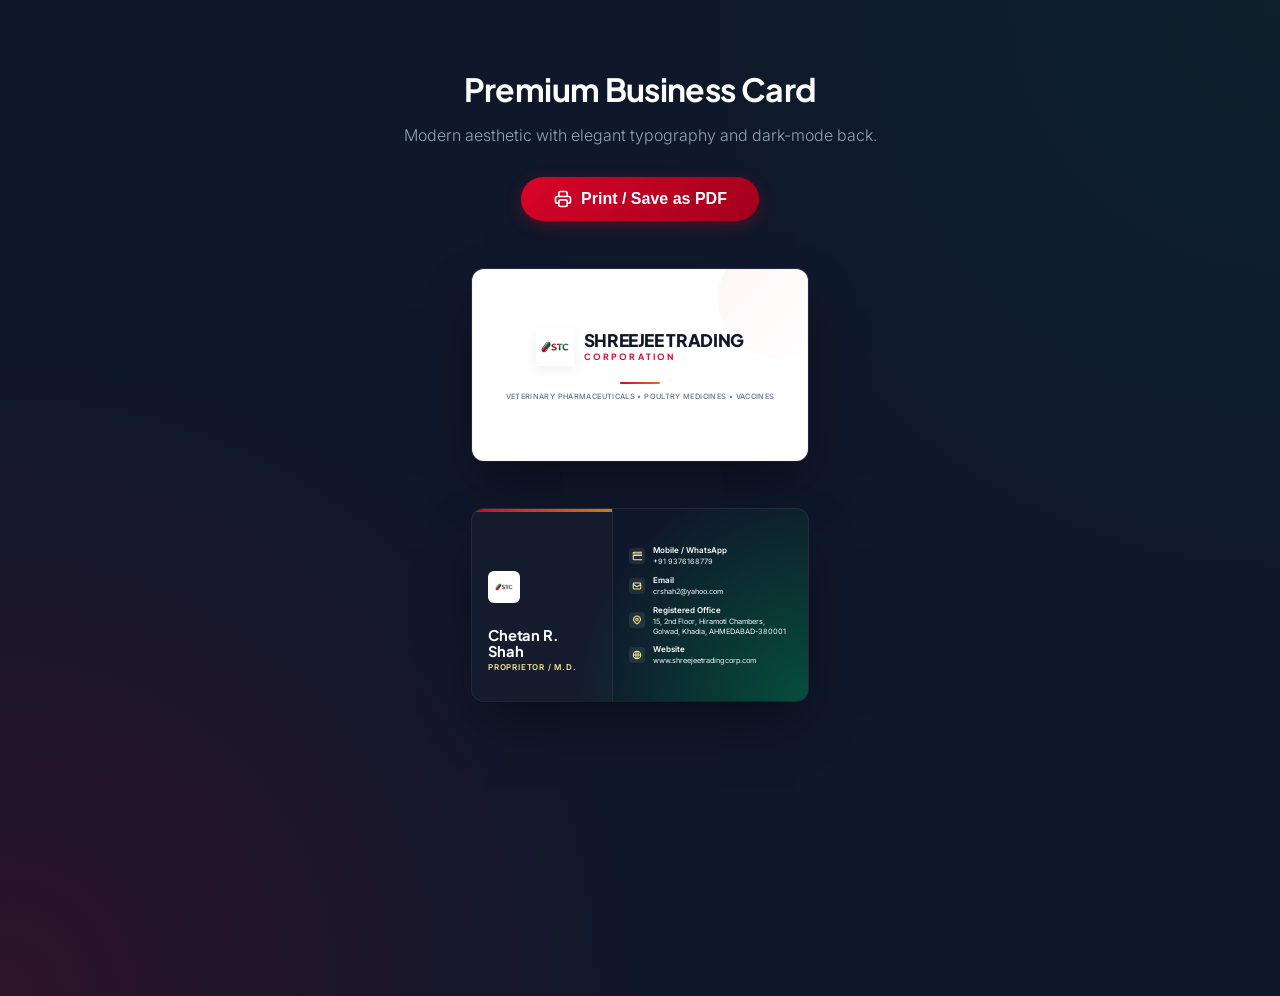
==== business-card.html @ bc30c3e0 "Remove gloves from website and add new logo for business card" ====
<!DOCTYPE html>
<html lang="en">
<head>
  <meta charset="UTF-8">
  <meta name="viewport" content="width=device-width, initial-scale=1.0">
  <title>Premium Business Card | Shreejee Trading Corporation</title>
  <link rel="preconnect" href="https://fonts.googleapis.com">
  <link rel="preconnect" href="https://fonts.gstatic.com" crossorigin>
  <link href="https://fonts.googleapis.com/css2?family=Inter:wght@300;400;500;600&family=Plus+Jakarta+Sans:wght@500;600;700;800&display=swap" rel="stylesheet">
  <style>
    :root {
      --stc-red: #d90429;
      --stc-red-dark: #a0001c;
      --primary-900: #0f172a;
      --primary-800: #1e293b;
      --primary-700: #064e3b;
      --gold: #D97706;
      --gold-light: #FDE68A;
      --slate-500: #64748b;
      --slate-400: #94a3b8;
      --slate-100: #f1f5f9;
      --slate-50: #f8fafc;
      
      --card-width: 3.5in;
      --card-height: 2in;
    }

    body {
      font-family: 'Inter', sans-serif;
      background-color: #0f172a;
      background-image: radial-gradient(circle at top right, rgba(6, 78, 59, 0.2), transparent 40%),
                        radial-gradient(circle at bottom left, rgba(217, 4, 41, 0.15), transparent 40%);
      display: flex;
      flex-direction: column;
      align-items: center;
      padding: 3rem 1rem;
      min-height: 100vh;
      margin: 0;
      color: white;
    }

    .controls {
      margin-bottom: 3rem;
      text-align: center;
      z-index: 10;
    }
    
    .controls h1 {
      font-family: 'Plus Jakarta Sans', sans-serif;
      color: white;
      margin-bottom: 0.5rem;
      font-weight: 700;
      letter-spacing: -0.02em;
    }
    
    .controls p {
      color: var(--slate-400);
      margin-bottom: 2rem;
      font-weight: 300;
    }

    .print-btn {
      background: linear-gradient(135deg, var(--stc-red), var(--stc-red-dark));
      color: white;
      border: none;
      padding: 0.75rem 2rem;
      border-radius: 99px;
      font-weight: 600;
      font-size: 1rem;
      cursor: pointer;
      display: inline-flex;
      align-items: center;
      gap: 0.5rem;
      transition: all 0.3s ease;
      box-shadow: 0 4px 15px rgba(217, 4, 41, 0.3);
    }

    .print-btn:hover {
      transform: translateY(-2px);
      box-shadow: 0 8px 25px rgba(217, 4, 41, 0.4);
    }

    /* Card Container */
    .card-container {
      display: flex;
      flex-direction: column;
      gap: 3rem;
      perspective: 1000px;
    }

    .card {
      width: var(--card-width);
      height: var(--card-height);
      position: relative;
      overflow: hidden;
      box-sizing: border-box;
      border-radius: 12px;
      box-shadow: 0 25px 50px -12px rgba(0, 0, 0, 0.5), 0 0 0 1px rgba(255,255,255,0.1);
      transition: transform 0.5s cubic-bezier(0.4, 0, 0.2, 1);
    }
    
    .card:hover {
      transform: translateY(-5px) rotateX(2deg) rotateY(-2deg);
    }

    /* FRONT OF CARD */
    .card-front {
      background: #ffffff;
      display: flex;
      flex-direction: column;
      justify-content: center;
      align-items: center;
      padding: 0;
      text-align: center;
    }

    /* Elegant border accent */
    .card-front::after {
      content: '';
      position: absolute;
      top: 0; left: 0; right: 0; bottom: 0;
      border: 1px solid rgba(0,0,0,0.04);
      border-radius: 12px;
      pointer-events: none;
    }

    .front-accent-shape {
      position: absolute;
      top: -30px;
      right: -30px;
      width: 120px;
      height: 120px;
      border-radius: 50%;
      background: linear-gradient(135deg, rgba(217,4,41,0.04), transparent);
      z-index: 0;
    }

    .front-content {
      position: relative;
      z-index: 1;
      display: flex;
      flex-direction: column;
      align-items: center;
      width: 100%;
      padding: 0 1.5rem;
    }

    .logo-container {
      display: flex;
      align-items: center;
      gap: 0.6rem;
      margin-bottom: 0.5rem;
    }

    .logo-img {
      width: 38px;
      height: 38px;
      object-fit: contain;
      filter: drop-shadow(0 4px 6px rgba(0,0,0,0.06));
    }

    .company-name {
      font-family: 'Plus Jakarta Sans', sans-serif;
      text-align: left;
    }

    .company-title-main {
      display: block;
      font-size: 13pt;
      font-weight: 800;
      color: var(--primary-900);
      line-height: 1;
      letter-spacing: -0.02em;
    }
    
    .company-title-sub {
      display: block;
      font-size: 6.5pt;
      font-weight: 700;
      color: var(--stc-red);
      text-transform: uppercase;
      letter-spacing: 0.25em;
      margin-top: 2px;
    }

    .front-divider {
      width: 40px;
      height: 2px;
      background: linear-gradient(90deg, var(--stc-red), var(--gold));
      margin: 0.5rem 0;
      border-radius: 2px;
    }

    .tagline {
      font-size: 5.5pt;
      color: var(--slate-500);
      font-weight: 500;
      line-height: 1.4;
      text-transform: uppercase;
      letter-spacing: 0.05em;
    }

    /* BACK OF CARD */
    .card-back {
      background: var(--primary-900);
      background-image: 
        radial-gradient(circle at 100% 100%, var(--primary-700) 0%, transparent 60%),
        linear-gradient(135deg, rgba(15, 23, 42, 0.95) 0%, rgba(15, 23, 42, 1) 100%);
      padding: 0;
      display: flex;
      color: white;
    }
    
    .back-left {
      width: 40%;
      height: 100%;
      padding: 1rem;
      display: flex;
      flex-direction: column;
      justify-content: center;
      align-items: flex-start;
      gap: 1.5rem;
      position: relative;
      background: rgba(255, 255, 255, 0.02);
      border-right: 1px solid rgba(255, 255, 255, 0.05);
    }
    
    .back-left::before {
      content: '';
      position: absolute;
      top: 0; left: 0; right: 0; height: 3px;
      background: linear-gradient(90deg, var(--stc-red), var(--gold));
    }

    .back-logo-wrap {
      background: white;
      padding: 4px;
      border-radius: 6px;
      display: inline-flex;
    }

    .back-logo {
      width: 24px;
      height: 24px;
      object-fit: contain;
    }

    .person-details {
      margin-top: 0;
    }

    .person-name {
      font-family: 'Plus Jakarta Sans', sans-serif;
      font-size: 11pt;
      font-weight: 700;
      margin: 0;
      line-height: 1.1;
      letter-spacing: -0.01em;
      color: white;
    }

    .person-title {
      font-size: 6pt;
      color: var(--gold-light);
      text-transform: uppercase;
      letter-spacing: 0.1em;
      margin-top: 3px;
      font-weight: 600;
    }
    
    .back-right {
      width: 60%;
      padding: 1rem;
      display: flex;
      flex-direction: column;
      justify-content: center;
      gap: 0.5rem; /* Adjusted gap to fit website */
      position: relative;
    }

    .contact-item {
      display: flex;
      align-items: center;
      gap: 0.5rem;
      position: relative;
      z-index: 2;
    }

    .contact-icon-wrap {
      width: 16px;
      height: 16px;
      border-radius: 4px;
      background: rgba(255,255,255,0.08);
      display: flex;
      align-items: center;
      justify-content: center;
      flex-shrink: 0;
    }

    .contact-icon {
      color: var(--gold-light);
    }

    .contact-text {
      font-size: 5.5pt;
      color: var(--slate-100);
      line-height: 1.3;
      font-weight: 400;
    }
    
    .contact-text strong {
      display: block;
      font-weight: 600;
      color: white;
      font-size: 6pt;
      margin-bottom: 2px;
    }

    /* Print Specific Styles */
    @media print {
      @page {
        size: letter;
        margin: 0.5in;
      }
      
      body {
        background: none;
        padding: 0;
        display: block;
      }

      .controls {
        display: none;
      }

      .card-container {
        display: block;
        perspective: none;
      }
      
      .card {
        box-shadow: none !important;
        border: 0.5px solid #e2e8f0;
        margin-bottom: 20px;
        width: var(--card-width) !important;
        height: var(--card-height) !important;
        border-radius: 0 !important;
        page-break-inside: avoid;
        transform: none !important;
        -webkit-print-color-adjust: exact;
        print-color-adjust: exact;
      }
    }
  </style>
</head>
<body>

  <div class="controls">
    <h1>Premium Business Card</h1>
    <p>Modern aesthetic with elegant typography and dark-mode back.</p>
    <button class="print-btn" onclick="window.print()">
      <svg width="20" height="20" fill="none" stroke="currentColor" viewBox="0 0 24 24">
        <path stroke-linecap="round" stroke-linejoin="round" stroke-width="2" d="M17 17h2a2 2 0 002-2v-4a2 2 0 00-2-2H5a2 2 0 00-2 2v4a2 2 0 002 2h2m2 4h6a2 2 0 002-2v-4a2 2 0 00-2-2H9a2 2 0 00-2 2v4a2 2 0 002 2zm8-12V5a2 2 0 00-2-2H9a2 2 0 00-2 2v4h10z"/>
      </svg>
      Print / Save as PDF
    </button>
  </div>

  <div class="card-container">
    <!-- Front of Card -->
    <div class="card card-front">
      <div class="front-accent-shape"></div>
      <div class="front-content">
        <div class="logo-container">
          <img src="assets/stc_left_pill_logo.jpg" alt="STC Logo" class="logo-img">
          <div class="company-name">
            <span class="company-title-main">SHREEJEE TRADING</span>
            <span class="company-title-sub">Corporation</span>
          </div>
        </div>
        <div class="front-divider"></div>
        <div class="tagline">
          Veterinary Pharmaceuticals &bull; Poultry Medicines &bull; Vaccines
        </div>
      </div>
    </div>

    <!-- Back of Card -->
    <div class="card card-back">
      
      <div class="back-left">
        <div class="back-logo-wrap">
          <img src="assets/stc_left_pill_logo.jpg" alt="STC" class="back-logo">
        </div>
        <div class="person-details">
          <h2 class="person-name">Chetan R. Shah</h2>
          <div class="person-title">Proprietor / M.D.</div>
        </div>
      </div>
      
      <div class="back-right">
        
        <div class="contact-item">
          <div class="contact-icon-wrap">
            <svg class="contact-icon" width="10" height="10" fill="none" stroke="currentColor" viewBox="0 0 24 24">
              <path stroke-linecap="round" stroke-linejoin="round" stroke-width="2.5" d="M3 5a2 2 0 012-2h32a2 2 0 012 2v2H3V5zm0 6h32v8a2 2 0 01-2 2H5a2 2 0 01-2-2v-8z"/>
            </svg>
          </div>
          <div class="contact-text">
            <strong>Mobile / WhatsApp</strong>
            +91 9376168779
          </div>
        </div>

        <div class="contact-item">
          <div class="contact-icon-wrap">
            <svg class="contact-icon" width="10" height="10" fill="none" stroke="currentColor" viewBox="0 0 24 24">
              <path stroke-linecap="round" stroke-linejoin="round" stroke-width="2.5" d="M3 8l7.89 5.26a2 2 0 002.22 0L21 8M5 19h14a2 2 0 002-2V7a2 2 0 00-2-2H5a2 2 0 00-2 2v10a2 2 0 002 2z"/>
            </svg>
          </div>
          <div class="contact-text">
            <strong>Email</strong>
            crshah2@yahoo.com
          </div>
        </div>

        <div class="contact-item">
          <div class="contact-icon-wrap">
            <svg class="contact-icon" width="10" height="10" fill="none" stroke="currentColor" viewBox="0 0 24 24">
              <path stroke-linecap="round" stroke-linejoin="round" stroke-width="2.5" d="M17.657 16.657L13.414 20.9a1.998 1.998 0 01-2.827 0l-4.244-4.243a8 8 0 1111.314 0z"/>
              <path stroke-linecap="round" stroke-linejoin="round" stroke-width="2.5" d="M15 11a3 3 0 11-6 0 3 3 0 016 0z"/>
            </svg>
          </div>
          <div class="contact-text">
            <strong>Registered Office</strong>
            15, 2nd Floor, Hiramoti Chambers,<br>Golwad, Khadia, AHMEDABAD-380001
          </div>
        </div>

        <div class="contact-item">
          <div class="contact-icon-wrap">
            <svg class="contact-icon" width="10" height="10" fill="none" stroke="currentColor" viewBox="0 0 24 24">
              <path stroke-linecap="round" stroke-linejoin="round" stroke-width="2.5" d="M21 12a9 9 0 01-9 9m9-9a9 9 0 00-9-9m9 9H3m9 9a9 9 0 01-9-9m9 9c1.657 0 3-4.03 3-9s-1.343-9-3-9m0 18c-1.657 0-3-4.03-3-9s1.343-9 3-9m-9 9a9 9 0 019-9"/>
            </svg>
          </div>
          <div class="contact-text">
            <strong>Website</strong>
            www.shreejeetradingcorp.com
          </div>
        </div>

      </div>
    </div>
  </div>

</body>
</html>
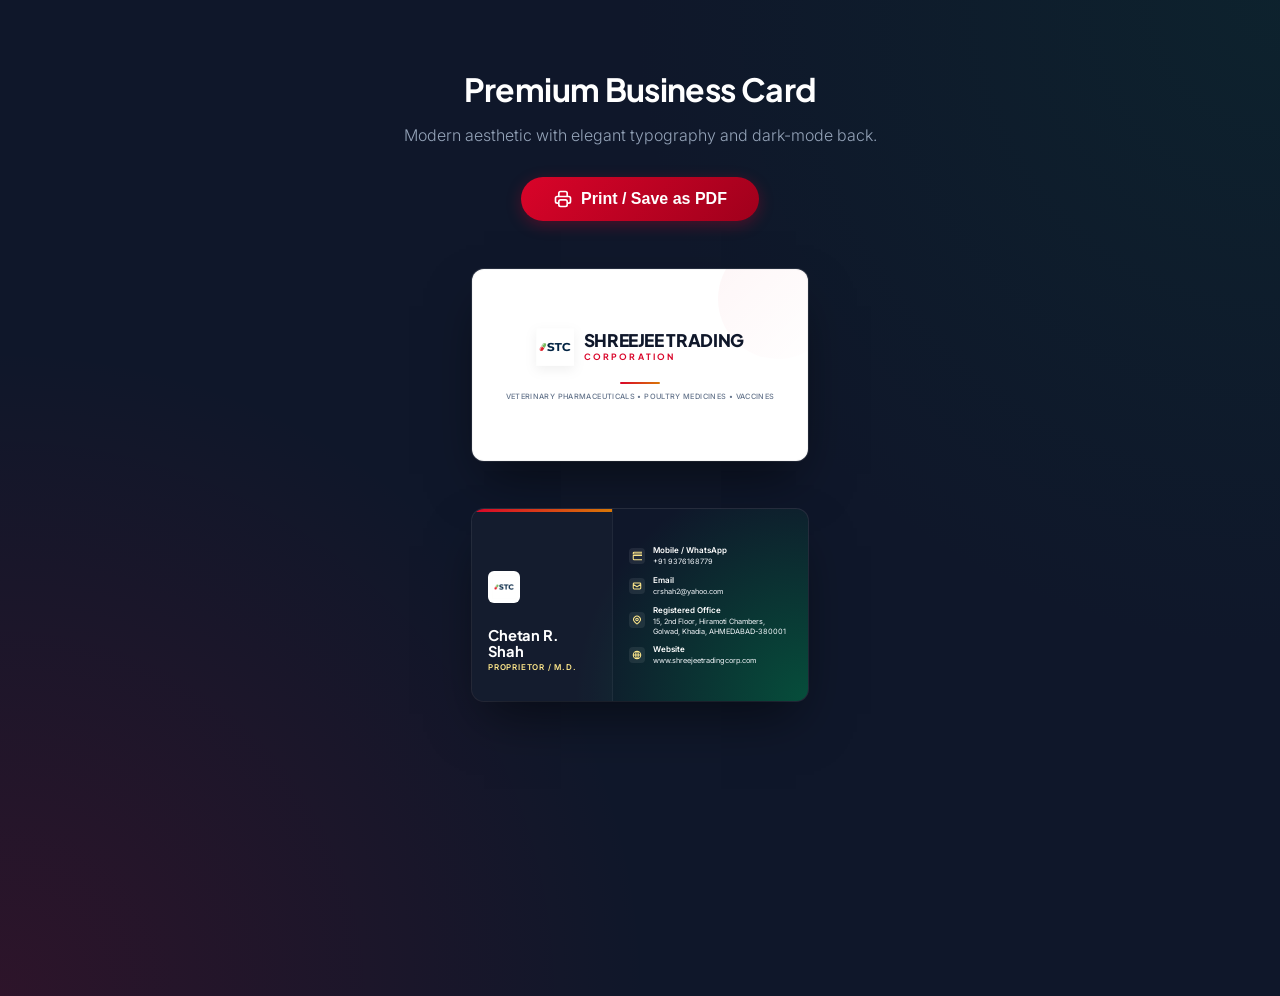
==== commit 6a0fb6fc: "Update B2B payments: remove PayTM, add PhonePe QR code and numbers-only UPI details" ====
--- a/business-card.html
+++ b/business-card.html
@@ -372,7 +372,7 @@
       <div class="front-accent-shape"></div>
       <div class="front-content">
         <div class="logo-container">
-          <img src="assets/stc_left_pill_logo.jpg" alt="STC Logo" class="logo-img">
+          <img src="assets/stc_one_color_logo.jpg" alt="STC Logo" class="logo-img">
           <div class="company-name">
             <span class="company-title-main">SHREEJEE TRADING</span>
             <span class="company-title-sub">Corporation</span>
@@ -390,7 +390,7 @@
       
       <div class="back-left">
         <div class="back-logo-wrap">
-          <img src="assets/stc_left_pill_logo.jpg" alt="STC" class="back-logo">
+          <img src="assets/stc_one_color_logo.jpg" alt="STC" class="back-logo">
         </div>
         <div class="person-details">
           <h2 class="person-name">Chetan R. Shah</h2>
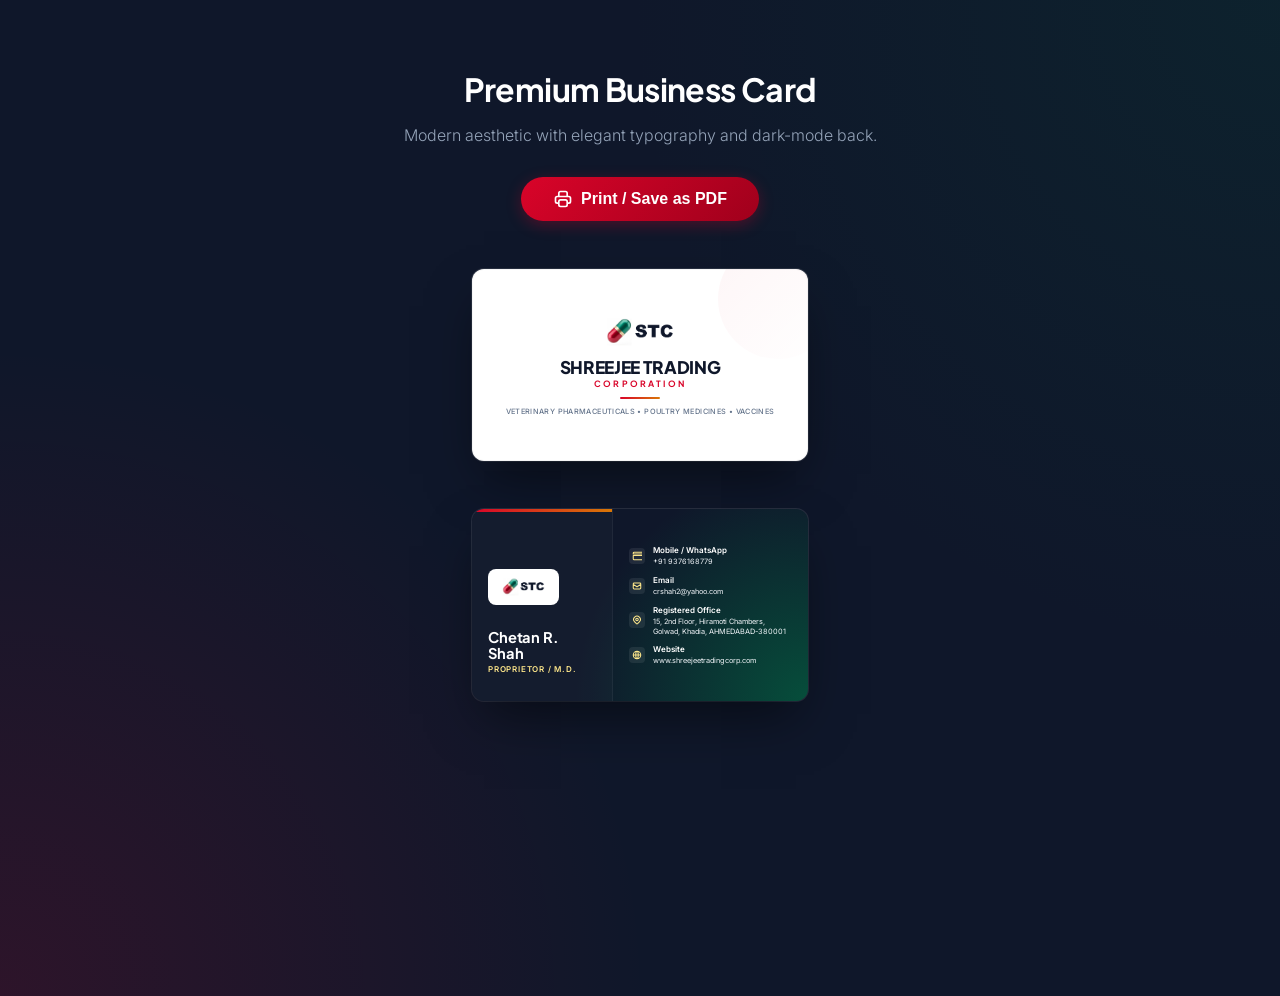
==== commit aca22a6f: "Update partner brands showcase image and branding assets" ====
--- a/business-card.html
+++ b/business-card.html
@@ -371,12 +371,12 @@
     <div class="card card-front">
       <div class="front-accent-shape"></div>
       <div class="front-content">
-        <div class="logo-container">
-          <img src="assets/stc_one_color_logo.jpg" alt="STC Logo" class="logo-img">
-          <div class="company-name">
-            <span class="company-title-main">SHREEJEE TRADING</span>
-            <span class="company-title-sub">Corporation</span>
-          </div>
+        <div class="logo-container" style="display: flex; align-items: center; justify-content: center; margin-bottom: 0.5rem;">
+          <img src="assets/stc_pill_stc_lockup.png" alt="STC Logo" style="height: 38px; width: auto; object-fit: contain;">
+        </div>
+        <div class="company-name" style="text-align: center;">
+          <span class="company-title-main">SHREEJEE TRADING</span>
+          <span class="company-title-sub">Corporation</span>
         </div>
         <div class="front-divider"></div>
         <div class="tagline">
@@ -389,8 +389,8 @@
     <div class="card card-back">
       
       <div class="back-left">
-        <div class="back-logo-wrap">
-          <img src="assets/stc_one_color_logo.jpg" alt="STC" class="back-logo">
+        <div class="back-logo-wrap" style="padding: 6px 10px; border-radius: 8px; background: white;">
+          <img src="assets/stc_pill_stc_lockup.png" alt="STC" style="height: 24px; width: auto; object-fit: contain;">
         </div>
         <div class="person-details">
           <h2 class="person-name">Chetan R. Shah</h2>
